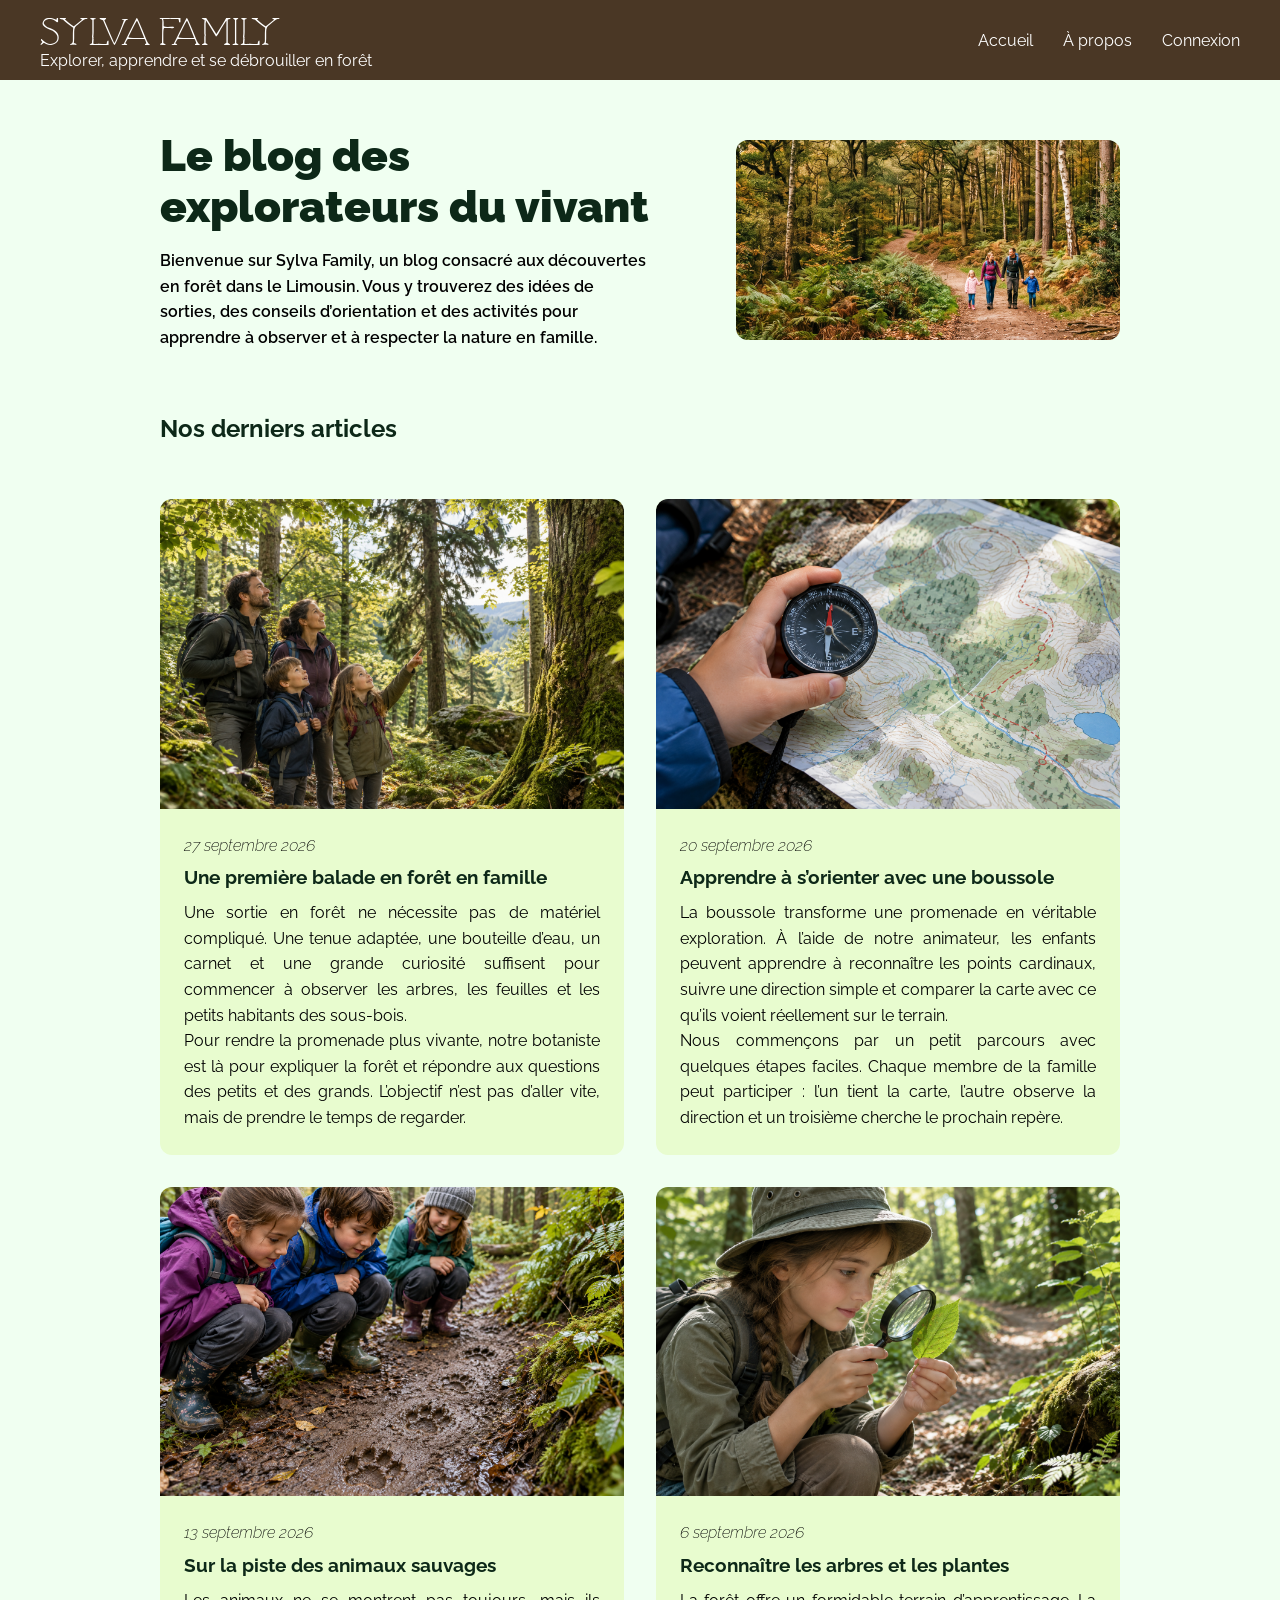
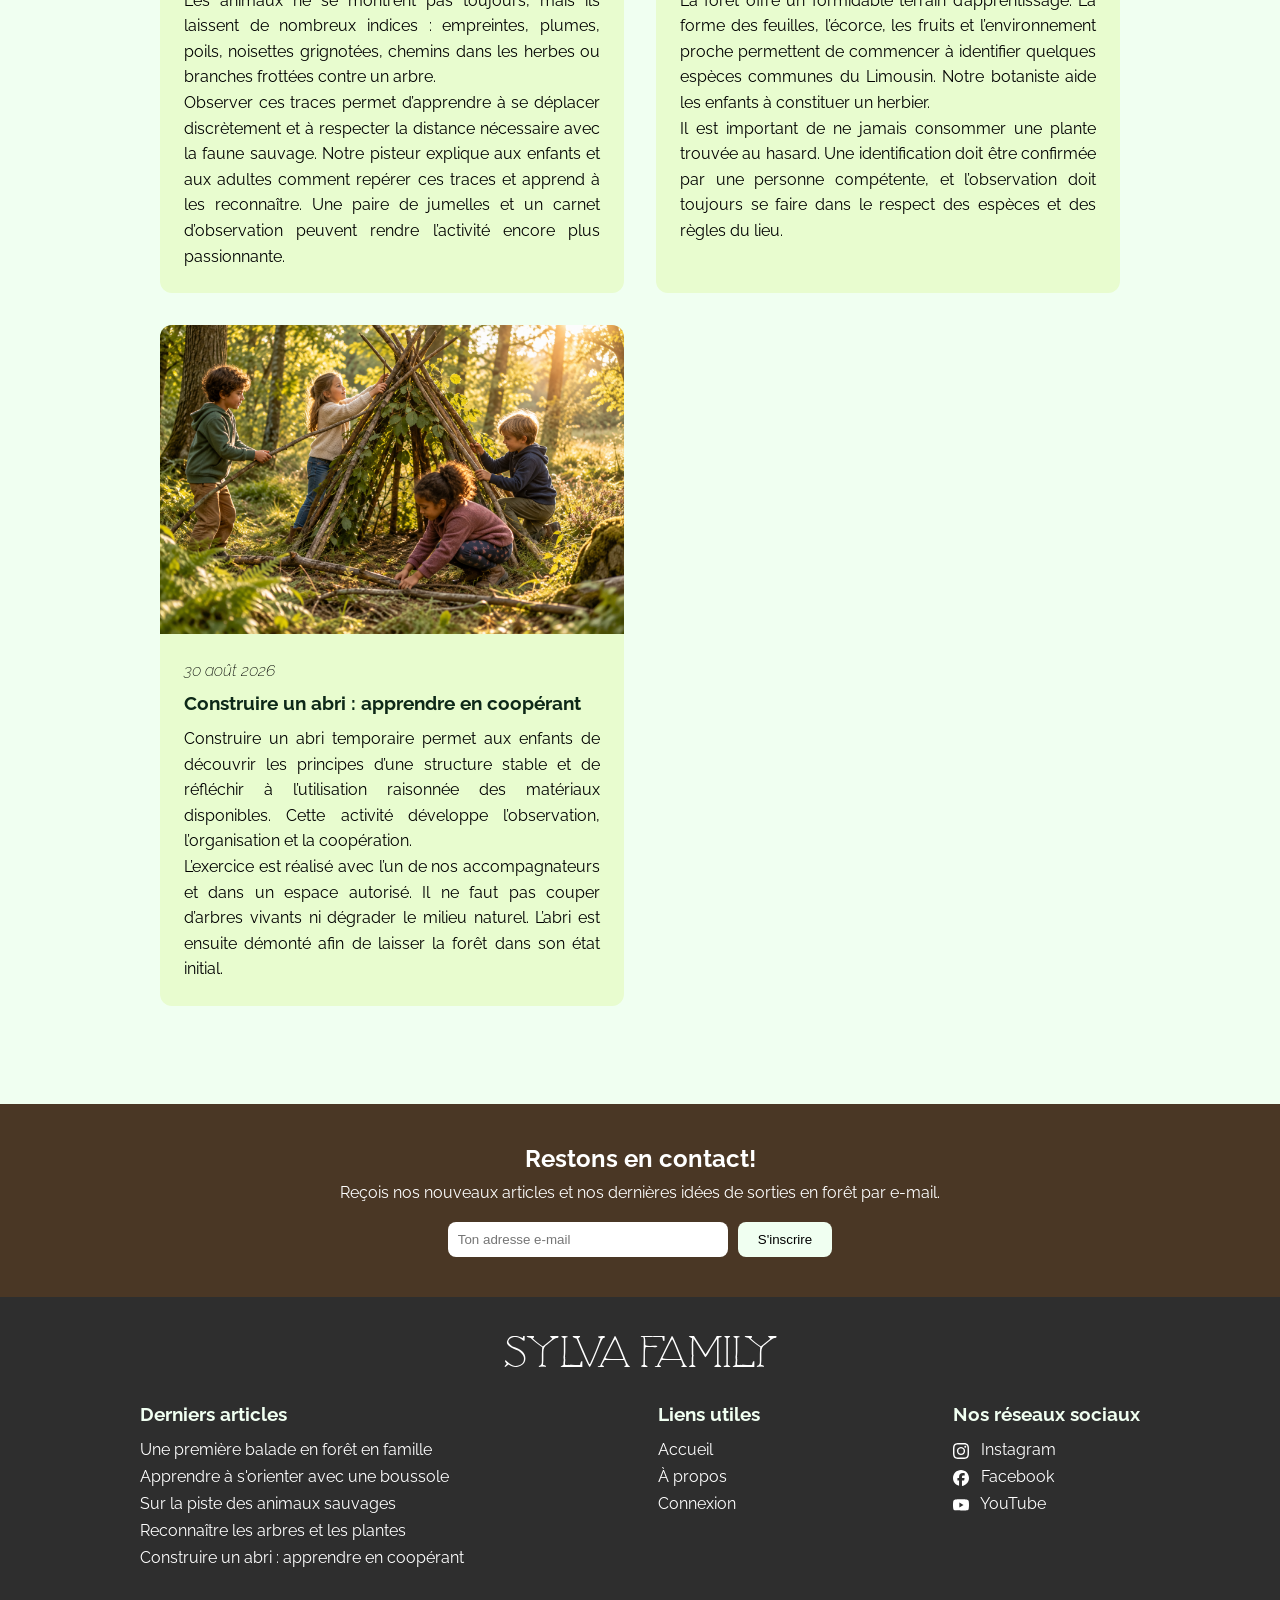
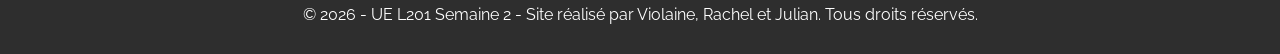
==== index.html @ acd40f70 "ajout index dans la V6" ====
<!DOCTYPE html>
<html lang="fr">
<head>
    <meta charset="UTF-8">
    <meta name="viewport" content="width=device-width, initial-scale=1.0">
    <meta name="description" content="Sylva Family : un blog consacré aux expériences en forêt, à l’orientation et à la découverte du vivant en famille dans le Limousin.">
    <title>Sylva Family — Le blog des explorateurs du vivant</title>
    <link rel="stylesheet" href="css/style.css">
    <link rel="icon" type="image/x-icon" href="img/favicon.ico">
</head>
<body>
    <header class="en-tete-du-site">
        <div class="identite-site">
            <p>
                <a class="titre-du-site" href="index.html">Sylva Family</a>
            </p>

            <p class="sous-titre-du-site">
                Explorer, apprendre et se débrouiller en forêt
            </p>
        </div>
            

            <nav aria-label="Navigation principale">
                <ul class="navigation-principale">
                    <li>
                        <a href="index.html" aria-current="page">Accueil</a>
                    </li>
                    <li>
                        <a href="about.html">À propos</a>
                    </li>
                    <li>
                        <a href="login.html">Connexion</a>
                    </li>
                </ul>
            </nav>
    </header>

    <main class="conteneur">

        <section class="introduction" aria-labelledby="titre-introduction">
            <div class="texte-introduction">
                <h1 id="titre-introduction">
                    Le blog des explorateurs du vivant
                </h1>

                <p>
                    Bienvenue sur Sylva Family, un blog consacré aux découvertes en forêt dans le Limousin.
                    Vous y trouverez des idées de sorties, des conseils d’orientation et des activités pour apprendre
                    à observer et à respecter la nature en famille.
                </p>
            </div>

            <img src="img/balade-foret.png" alt="Une famille observe les arbres dans une forêt">
        </section>

        <section class="articles" aria-labelledby="titre-articles">
            <h2 id="titre-articles" class="titre-section">Nos derniers articles</h2> <!--Ajout class="titre-section" pour un titre de section sur une autre page-->

            <article class="carte-article" id="article1">
                <img
                    src="img/foret-famille.png"
                    alt="Une famille observe les arbres dans une forêt"
                >

                <div class="contenu-article">
                    <p class="date-article">
                        <time datetime="2026-09-27">27 septembre 2026</time>
                    </p>

                    <h3>Une première balade en forêt en famille</h3> <!--Modification des titres en h3 (h2 avant modifs)-->

                    <p>
                        Une sortie en forêt ne nécessite pas de matériel compliqué.
                        Une tenue adaptée, une bouteille d’eau, un carnet et une grande curiosité
                        suffisent pour commencer à observer les arbres, les feuilles et les petits habitants
                        des sous-bois.
                    </p>

                    <p>
                        Pour rendre la promenade plus vivante, notre botaniste est là pour expliquer
                        la forêt et répondre aux questions des petits et des grands.
                        L’objectif n’est pas d’aller vite, mais de prendre le temps de regarder.
                    </p>
                </div>
            </article>

            <article class="carte-article" id="article2">
                <img
                    src="img/boussole-orientation.png"
                    alt="Une main d’enfant tient une boussole au-dessus d’une carte de randonnée"
                >

                <div class="contenu-article">
                    <p class="date-article">
                        <time datetime="2026-09-20">20 septembre 2026</time>
                    </p>

                    <h3>Apprendre à s’orienter avec une boussole</h3>

                    <p>
                        La boussole transforme une promenade en véritable exploration.
                        À l’aide de notre animateur, les enfants peuvent apprendre à reconnaître
                        les points cardinaux, suivre une direction simple et comparer la carte
                        avec ce qu’ils voient réellement sur le terrain.
                    </p>

                    <p>
                        Nous commençons par un petit parcours avec quelques étapes faciles.
                        Chaque membre de la famille peut participer : l’un tient la carte,
                        l’autre observe la direction et un troisième cherche le prochain repère.
                    </p>
                </div>
            </article>

            <article class="carte-article" id="article3">
                <img
                    src="img/traces-animaux.png"
                    alt="Des empreintes d’animal sont visibles dans la terre humide"
                >

                <div class="contenu-article">
                    <p class="date-article">
                        <time datetime="2026-09-13">13 septembre 2026</time>
                    </p>

                    <h3>Sur la piste des animaux sauvages</h3>

                    <p>
                        Les animaux ne se montrent pas toujours, mais ils laissent de nombreux indices :
                        empreintes, plumes, poils, noisettes grignotées, chemins dans les herbes
                        ou branches frottées contre un arbre.
                    </p>

                    <p>
                        Observer ces traces permet d’apprendre à se déplacer discrètement
                        et à respecter la distance nécessaire avec la faune sauvage.
                        Notre pisteur explique aux enfants et aux adultes comment repérer ces traces
                        et apprend à les reconnaître.
                        Une paire de jumelles et un carnet d’observation peuvent rendre l’activité
                        encore plus passionnante.
                    </p>
                </div>
            </article>

            <article class="carte-article" id="article4">
                <img
                    src="img/plantes-foret.png"
                    alt="Une enfant observe une feuille avec une loupe en forêt"
                >

                <div class="contenu-article">
                    <p class="date-article">
                        <time datetime="2026-09-06">6 septembre 2026</time>
                    </p>

                    <h3>Reconnaître les arbres et les plantes</h3>

                    <p>
                        La forêt offre un formidable terrain d’apprentissage.
                        La forme des feuilles, l’écorce, les fruits et l’environnement proche
                        permettent de commencer à identifier quelques espèces communes du Limousin.
                        Notre botaniste aide les enfants à constituer un herbier.
                    </p>

                    <p>
                        Il est important de ne jamais consommer une plante trouvée au hasard.
                        Une identification doit être confirmée par une personne compétente,
                        et l’observation doit toujours se faire dans le respect des espèces
                        et des règles du lieu.
                    </p>
                </div>
            </article>

            <article class="carte-article" id="article5">
                <img
                    src="img/abri-foret.png"
                    alt="Un petit abri construit avec des branches par des enfants"
                >

                <div class="contenu-article">
                    <p class="date-article">
                        <time datetime="2026-08-30">30 août 2026</time>
                    </p>

                    <h3>Construire un abri : apprendre en coopérant</h3>

                    <p>
                        Construire un abri temporaire permet aux enfants de découvrir
                        les principes d’une structure stable et de réfléchir à l’utilisation raisonnée
                        des matériaux disponibles.
                        Cette activité développe l’observation, l’organisation et la coopération.
                    </p>

                    <p>
                        L’exercice est réalisé avec l’un de nos accompagnateurs
                        et dans un espace autorisé.
                        Il ne faut pas couper d’arbres vivants ni dégrader le milieu naturel.
                        L’abri est ensuite démonté afin de laisser la forêt dans son état initial.
                    </p>
                </div>
            </article>

        </section>


    </main>
    <section class="newsletter">
        <h2>Restons en contact!</h2>
        <p>Reçois nos nouveaux articles et nos dernières idées de sorties en forêt par e-mail.</p>

        <form class="formulaire-newsletter" action="#" method="POST">
            <input type="email" name="email" placeholder="Ton adresse e-mail" aria-label="Adresse
e-mail" required>
            <button type="submit">S'inscrire</button>
        </form>
    </section>
    <footer>
         <p class="nom-site-footer">Sylva Family</p>

         <div class="colonnes-footer">

             <div class="colonne-footer">
                 <h3>Derniers articles</h3>
                 <ul>
                     <li><a href="index.html#article1">Une première balade en forêt en famille</a></li>
                     <li><a href="index.html#article2">Apprendre à s'orienter avec une boussole</a></li>
                     <li><a href="index.html#article3">Sur la piste des animaux sauvages</a></li>
                     <li><a href="index.html#article4">Reconnaître les arbres et les plantes</a></li>
                     <li><a href="index.html#article5">Construire un abri : apprendre en coopérant</a></li>
                 </ul>
             </div>

             <div class="colonne-footer">
                 <h3>Liens utiles</h3>
                 <ul>
                     <li><a href="index.html">Accueil</a></li>
                     <li><a href="about.html">À propos</a></li>
                     <li><a href="login.html">Connexion</a></li>
                 </ul>
             </div>

            <div class="colonne-footer">
                <h3>Nos réseaux sociaux</h3>
                <ul>
                    <li><a href="https://instagram.com" target="_blank"><img class="logo-social" src="img/instagram.svg" alt="Logo Instagram">
                    Instagram</a></li>
                    <li><a href="https://facebook.com" target="_blank"><img class="logo-social" src="img/facebook.svg" alt="Logo Facebook">
                    Facebook</a></li>
                    <li><a href="https://youtube.com" target="_blank"><img class="logo-social" src="img/youtube.svg" alt="Logo YouTube">
                    YouTube</a></li>
                </ul>
            </div>

         </div>

         <p class="copyright-footer">© 2026 - UE L201 Semaine 2 - Site réalisé par Violaine,
   Rachel et Julian. Tous droits réservés.</p>
    </footer>
</body>
</html>
---- css/style.css ----
@font-face {
    font-family: 'Raleway';
    src: url("../font/Raleway/Raleway-VariableFont_wght.ttf") format("truetype");
    font-weight: 100 900;
    font-style: normal;
}

@font-face {
    font-family: 'Raleway';
    src: url("../font/Raleway/Raleway-Italic-VariableFont_wght.ttf") format("truetype");
    font-weight: 100 900;
    font-style: italic;
}

@font-face{
    font-family: 'LoveNature';
    src: url("../font/love_nature/Love\ Nature.ttf") format("truetype");
    font-style: normal;
}


/* mettre à zéro les conteneurs */
*,
*::before,
*::after {
    margin: 0;
    padding: 0;
    box-sizing: border-box;
}

/* body */


body {
    background-color: #F0FFF1;
    font-family: "Raleway", Arial, sans-serif;
    text-align: justify;
    
}

/* Header */


body > header{
    background-color: #4a3725; 
    color: white;
    padding: 10px 40px; 
    display: flex;
    justify-content: space-between;
    align-items: center;

}

body > header ul {
    display: flex;
    gap: 30px;
    list-style-type: none; /* enlève le style "liste à puce" */
    margin: 0;
    padding: 0; 

}

.titre-du-site {
    font-family: 'LoveNature', system-ui; /* Font du "logo" du site */
    font-size: 28px;
    margin: 0; 
}

body > header a{
    color: white; 
    text-decoration: none; /* enlève le style par défaut des liens */
}


/* Main */


/* Accueil : pas de bloc blanc, on laisse le fond vert du body apparaître */
.conteneur {
    background-color: transparent;
}

main {
    max-width: 1000px; /*contenu de la page ne dépassera pas 1000 px de large*/
    margin: 0 auto; /*pas de marge en haut ni en bas ; marges gauches et droites se partagent l'espace restant donc centre bloc*/
    padding: 50px 20px;  /*ajout un peu de marges intérieures */
    background-color: white;
}

/* Hero : le texte d'introduction à gauche, une image à droite */
.introduction {
    display: flex;
    align-items: center; /* texte et image centrés verticalement */
    flex-wrap: wrap; /* sur petit écran, l'image passe sous le texte */
    gap: 40px;
    margin-bottom: 2rem; /* espace avant la grille d'articles */
}

.texte-introduction {
    flex: 1; /* le texte prend l'espace restant */
    min-width: 250px; /* évite une colonne de texte trop étroite */
}

.introduction img {
    width: 40%; /* l'image prend un peu moins de la moitié de la largeur */
    height: 200px; /* hauteur fixe, quelle que soit la forme de l'image */
    object-fit: cover; /* l'image remplit le cadre sans être déformée */
    border-radius: 12px; /* mêmes coins arrondis que les cartes articles */
}

#titre-introduction {
    color:#0D2818;
    font-style: normal;
    font-weight: 900;
    text-align: left;
    margin-bottom: 1rem;
    font-size: 44px;

}

.introduction p{
    text-align: left;
    line-height: 1.6;
    text-wrap: balance;
    font-style: normal;
    font-weight: 600;
}

/* Articles */

.articles {
    display: grid;
    grid-template-columns: 1fr 1fr;
    gap: 2rem;
    margin-bottom: 3rem;
}

.titre-section {
    color:#0D2818;
    margin: 2rem 0 1.5rem; /*2rem=haut ; 0=gauche+droite ; 1.5rem=bas*/
    grid-column: 1 / -1; /*Titre s'étire de la 1ère à la dernière ligne*/
}

.carte-article {
    background-color: #E8FCCF;
    border-radius: 12px;
    overflow: hidden; /*Dépassement du coin de l'image est masqué*/
}

.carte-article img {
    display: block;
    width: 100%;
    height: auto;
    object-fit: cover;
}

.contenu-article {
    padding: 1.5rem;
}

.date-article {
    font-style: italic;
    font-weight: 200;
    margin-bottom: 0.5rem;
}

.contenu-article h3 {
    color:#0D2818;
    margin-bottom: 0.75rem;
}

.contenu-article p {
    line-height: 1.6;
    text-align: left justify;
}

/* Connexion */

.connexion {
    max-width: 400px;        /* une colonne étroite */
    margin: 40px auto;       /* centrée, avec de l'air au-dessus */
    padding: 80px;
    background-color: white;
    border-radius: 12px;
}

.page-connexion {
    background-color: transparent; /* pas de bloc blanc, on laisse le vert du body apparaître */
}

.connexion input {
    display: block;          /* chaque champ passe sous son label */
    width: 100%;
    margin-bottom: 15px;
    padding: 8px;
}

.connexion button {
    width: 100%;
    padding: 10px;
    background-color: #E8FCCF; /* le vert clair des cartes articles */
    color: black;
    border: none;
    border-radius: 8px;
}

/* A propos */

     .mentions {
         max-width: 700px;
         margin: 0 auto;
         
     }

     .mentions h2 {
        margin: 2rem 0 0.75rem;  /* 32px au-dessus, 12px en dessous */
         color: #0D2818;
     }

        .mentions p {
         margin-bottom: 1rem;     /* espace entre les paragraphes */
         line-height: 1.6;
     }



/* Newsletter */

.newsletter {
    background-color: #4a3725; /* même marron que le header */
    color: white;
    text-align: center;
    padding: 40px 20px;
}

.newsletter h2 {
    margin-bottom: 10px; /* espace sous le titre */
}

.newsletter p {
    margin-bottom: 20px; /* espace sous la phrase d'accroche */
}

/* Le champ + le bouton, côte à côte et centrés */
.formulaire-newsletter {
    display: flex;
    justify-content: center;
    gap: 10px;
    flex-wrap: wrap; /* sur petit écran, le bouton passe sous le champ */
}

.formulaire-newsletter input {
    width: 280px;
    padding: 10px;
    border: none;
    border-radius: 8px; /* mêmes coins arrondis que le bouton de connexion */
}

.formulaire-newsletter button {
    padding: 10px 20px;
    background-color: #F0FFF1; 
    color: rgb(0, 0, 0);
    border: none;
    border-radius: 8px;
    cursor: pointer; /* curseur "main" au survol du bouton */
}


/* Footer */


footer {
    background-color: #2e2e2e; 
    color: white;
    text-align: center;  /* le nom du site et le copyright centrés */
    padding: 30px; 
}

footer a {
    color: white;
    text-decoration: none; /* enleve le soulignement par defaut des liens */
}

.nom-site-footer {
    font-family: 'LoveNature', system-ui;
    font-size: 32px;
    margin-bottom: 30px; /* espace entre le nom et les colonnes */
}

.colonnes-footer {
    max-width: 1000px; 
    margin: 0 auto; /* centre le bloc de colonnes dans le footer */
    display: flex; /* met les colonnes à l'horizontal */
    justify-content: space-between; /* répartit l'espace vide entre les colonnes */
    gap: 40px;
    flex-wrap: wrap; /* sur petit écran les colonnes passent à la ligne */
}

.colonne-footer{
    text-align: left;
}

.colonne-footer ul {
    list-style-type: none; /* enlève les puces */
}

.colonne-footer li {
    margin-bottom: 8px; /* espace entre les liens */
}
.colonne-footer h3 {
    margin-bottom: 15px;
    color: #F0FFF1;
}

.logo-social {
    width: 16px;
    margin-right: 8px;
    vertical-align: middle; /* aligne l'icône avec le texte */
}

.copyright-footer {
    margin-top: 30px;
}
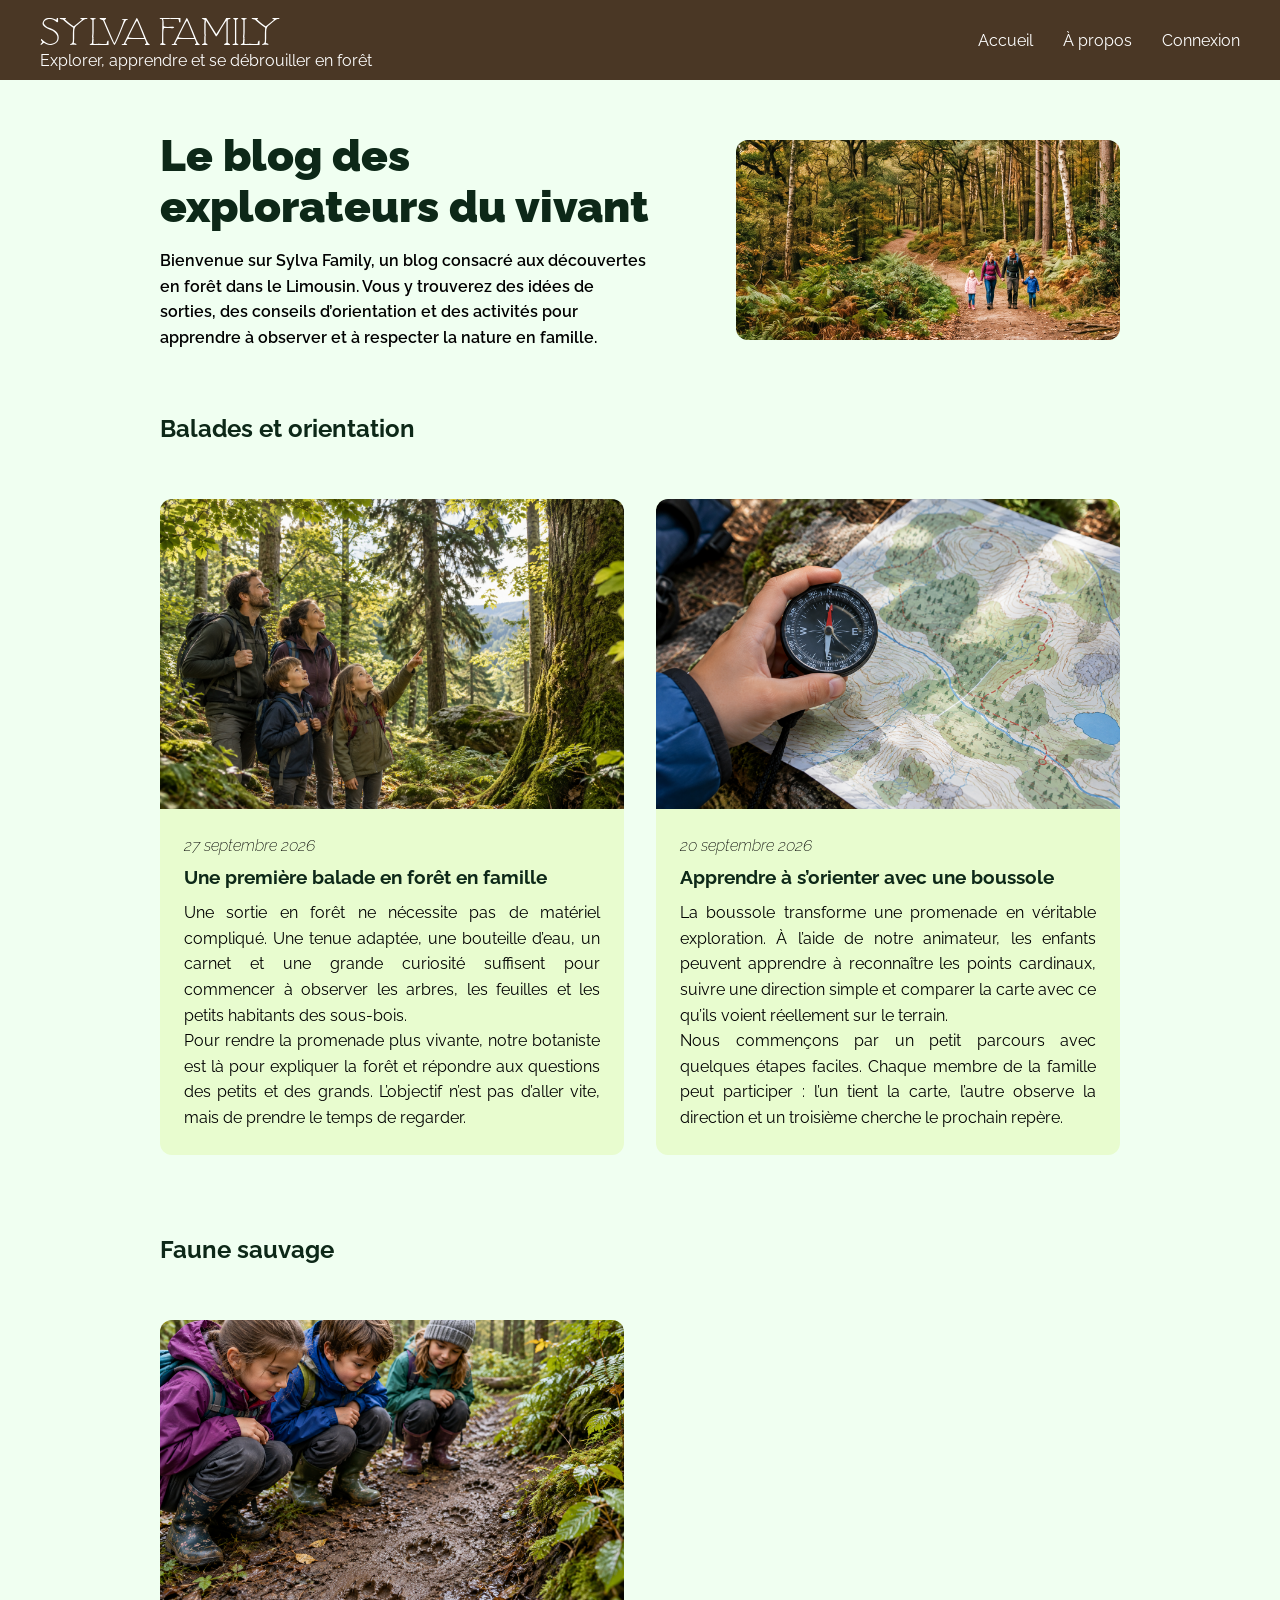
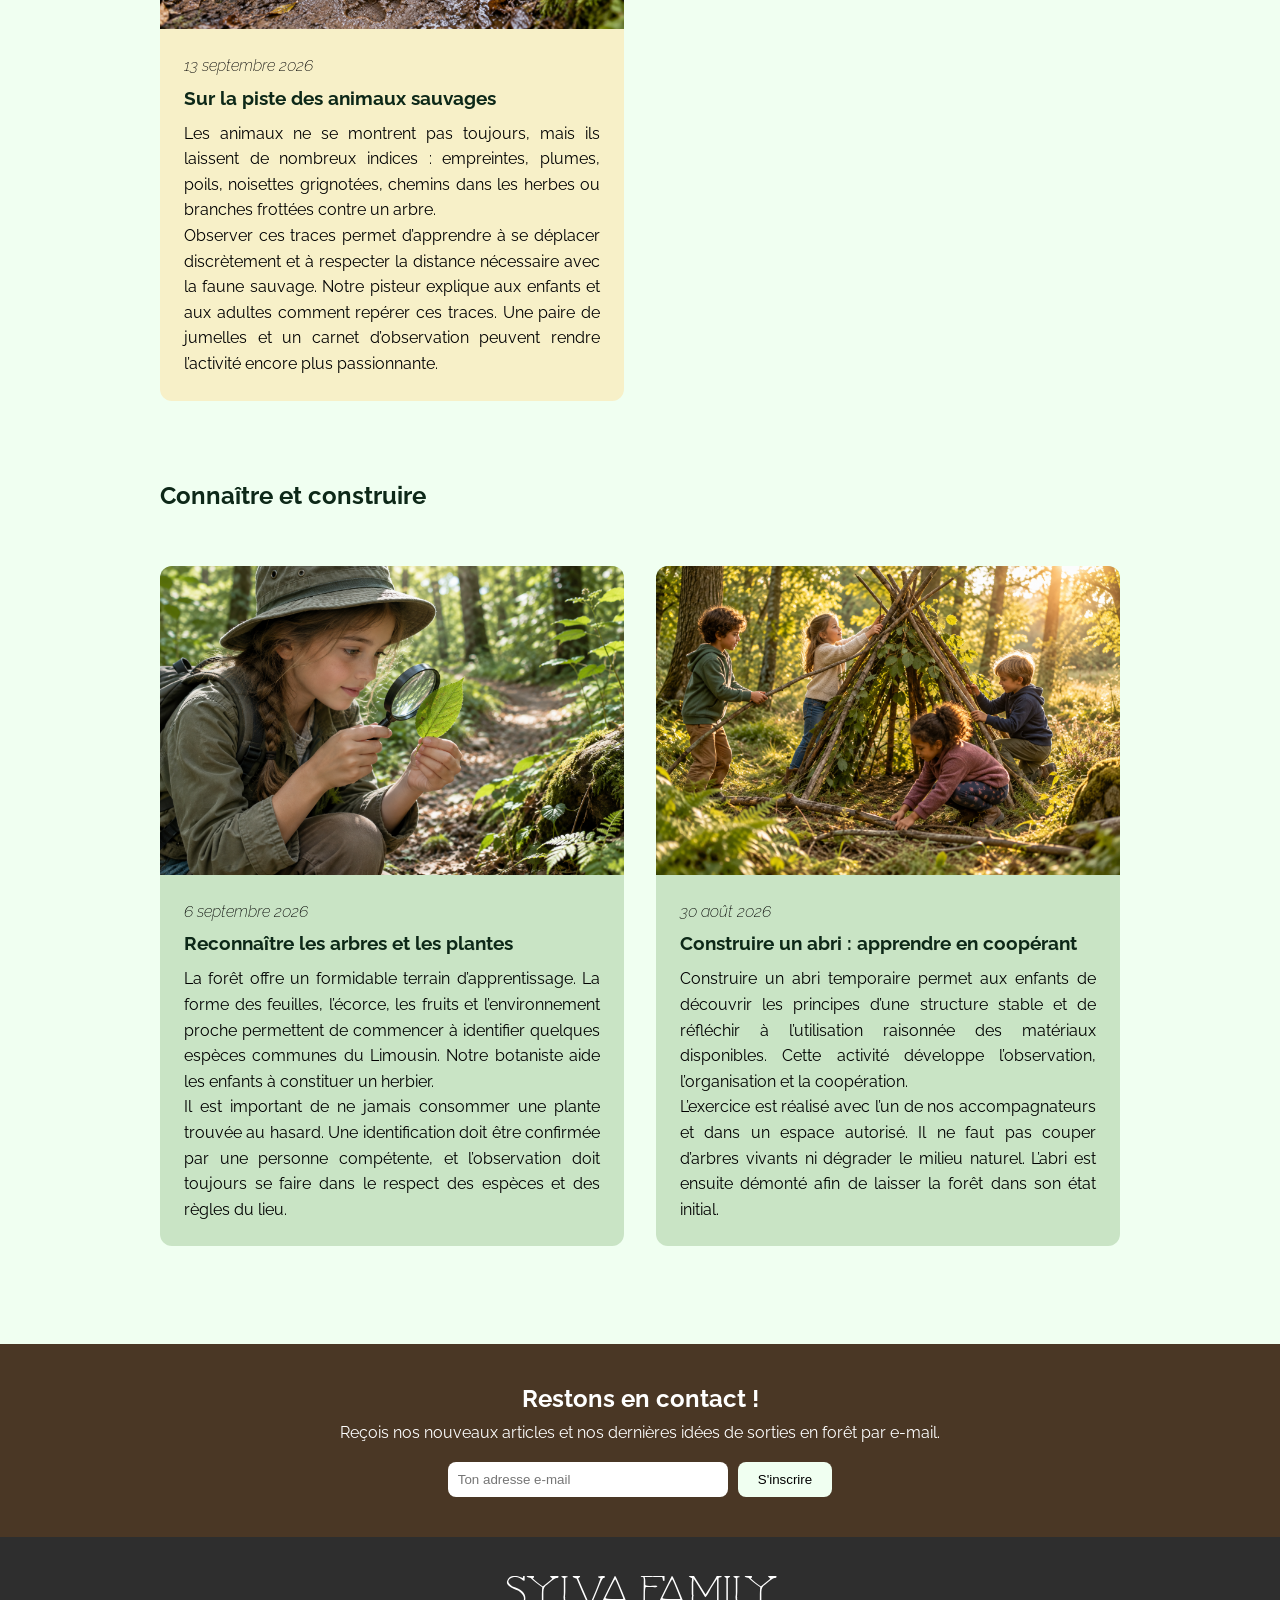
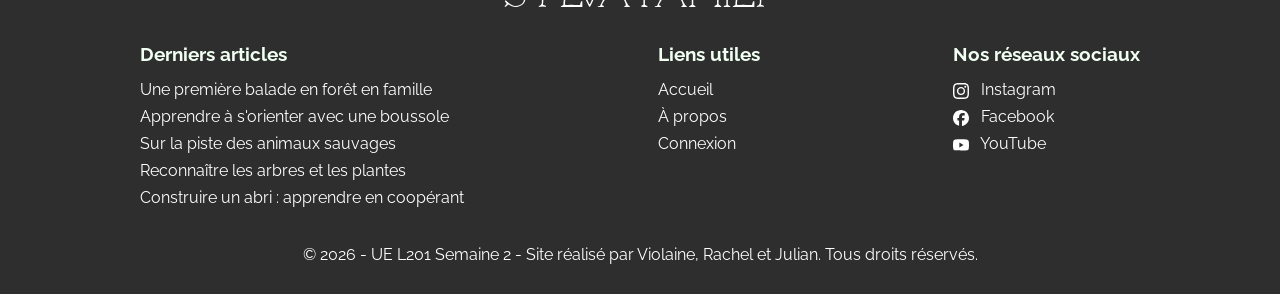
==== commit 49e6906d: "V2 (envoyé pour évaluation) Changement important sur les catégories de plusieurs couleurs sur la hom" ====
--- a/index.html
+++ b/index.html
@@ -4,7 +4,7 @@
     <meta charset="UTF-8">
     <meta name="viewport" content="width=device-width, initial-scale=1.0">
     <meta name="description" content="Sylva Family : un blog consacré aux expériences en forêt, à l’orientation et à la découverte du vivant en famille dans le Limousin.">
-    <title>Sylva Family — Le blog des explorateurs du vivant</title>
+    <title>Le blog des explorateurs du vivant - Sylva Family</title>
     <link rel="stylesheet" href="css/style.css">
     <link rel="icon" type="image/x-icon" href="img/favicon.ico">
 </head>
@@ -14,248 +14,191 @@
             <p>
                 <a class="titre-du-site" href="index.html">Sylva Family</a>
             </p>
-
-            <p class="sous-titre-du-site">
-                Explorer, apprendre et se débrouiller en forêt
-            </p>
+            <p class="sous-titre-du-site">Explorer, apprendre et se débrouiller en forêt</p>
         </div>
-            
-
-            <nav aria-label="Navigation principale">
-                <ul class="navigation-principale">
-                    <li>
-                        <a href="index.html" aria-current="page">Accueil</a>
-                    </li>
-                    <li>
-                        <a href="about.html">À propos</a>
-                    </li>
-                    <li>
-                        <a href="login.html">Connexion</a>
-                    </li>
-                </ul>
-            </nav>
+        <nav aria-label="Navigation principale">
+            <ul class="navigation-principale">
+                <li>
+                    <a href="index.html" aria-current="page">Accueil</a>
+                </li>
+                <li>
+                    <a href="about.html">À propos</a>
+                </li>
+                <li>
+                    <a href="login.html">Connexion</a>
+                </li>
+            </ul>
+        </nav>
     </header>
-
     <main class="conteneur">
-
         <section class="introduction" aria-labelledby="titre-introduction">
             <div class="texte-introduction">
                 <h1 id="titre-introduction">
                     Le blog des explorateurs du vivant
                 </h1>
-
                 <p>
-                    Bienvenue sur Sylva Family, un blog consacré aux découvertes en forêt dans le Limousin.
-                    Vous y trouverez des idées de sorties, des conseils d’orientation et des activités pour apprendre
-                    à observer et à respecter la nature en famille.
+                    Bienvenue sur Sylva Family, un blog consacré aux découvertes en forêt dans le Limousin. Vous y trouverez des idées de sorties, des conseils d’orientation et des activités pour apprendre à observer et à respecter la nature en famille.
                 </p>
             </div>
-
             <img src="img/balade-foret.png" alt="Une famille observe les arbres dans une forêt">
         </section>
-
-        <section class="articles" aria-labelledby="titre-articles">
-            <h2 id="titre-articles" class="titre-section">Nos derniers articles</h2> <!--Ajout class="titre-section" pour un titre de section sur une autre page-->
-
+        <section class="articles theme-balades" aria-labelledby="titre-articles">
+            <h2 id="titre-articles" class="titre-section">Balades et orientation</h2>
             <article class="carte-article" id="article1">
-                <img
-                    src="img/foret-famille.png"
-                    alt="Une famille observe les arbres dans une forêt"
-                >
-
+                <img src="img/foret-famille.png" alt="Une famille se promène dans la forêt">
                 <div class="contenu-article">
                     <p class="date-article">
                         <time datetime="2026-09-27">27 septembre 2026</time>
                     </p>
-
-                    <h3>Une première balade en forêt en famille</h3> <!--Modification des titres en h3 (h2 avant modifs)-->
-
-                    <p>
-                        Une sortie en forêt ne nécessite pas de matériel compliqué.
-                        Une tenue adaptée, une bouteille d’eau, un carnet et une grande curiosité
-                        suffisent pour commencer à observer les arbres, les feuilles et les petits habitants
-                        des sous-bois.
-                    </p>
-
-                    <p>
-                        Pour rendre la promenade plus vivante, notre botaniste est là pour expliquer
-                        la forêt et répondre aux questions des petits et des grands.
-                        L’objectif n’est pas d’aller vite, mais de prendre le temps de regarder.
-                    </p>
-                </div>
-            </article>
-
+                    <h3>Une première balade en forêt en famille</h3>
+                    <p>
+                        Une sortie en forêt ne nécessite pas de matériel compliqué. Une tenue adaptée, une bouteille d’eau, un carnet et une grande curiosité suffisent pour commencer à observer les arbres, les feuilles et les petits habitants des sous-bois.
+                    </p>
+                    <p>
+                        Pour rendre la promenade plus vivante, notre botaniste est là pour expliquer la forêt et répondre aux questions des petits et des grands. L’objectif n’est pas d’aller vite, mais de prendre le temps de regarder.
+                    </p>
+                </div>
+            </article>
             <article class="carte-article" id="article2">
-                <img
-                    src="img/boussole-orientation.png"
-                    alt="Une main d’enfant tient une boussole au-dessus d’une carte de randonnée"
-                >
-
+                <img src="img/boussole-orientation.png" alt="Une main d’enfant tient une boussole au-dessus d’une carte de randonnée">
                 <div class="contenu-article">
                     <p class="date-article">
                         <time datetime="2026-09-20">20 septembre 2026</time>
                     </p>
-
                     <h3>Apprendre à s’orienter avec une boussole</h3>
-
-                    <p>
-                        La boussole transforme une promenade en véritable exploration.
-                        À l’aide de notre animateur, les enfants peuvent apprendre à reconnaître
-                        les points cardinaux, suivre une direction simple et comparer la carte
-                        avec ce qu’ils voient réellement sur le terrain.
-                    </p>
-
-                    <p>
-                        Nous commençons par un petit parcours avec quelques étapes faciles.
-                        Chaque membre de la famille peut participer : l’un tient la carte,
-                        l’autre observe la direction et un troisième cherche le prochain repère.
-                    </p>
-                </div>
-            </article>
-
+                    <p>
+                        La boussole transforme une promenade en véritable exploration. À l’aide de notre animateur, les enfants peuvent apprendre à reconnaître les points cardinaux, suivre une direction simple et comparer la carte avec ce qu’ils voient réellement sur le terrain.
+                    </p>
+                    <p>
+                        Nous commençons par un petit parcours avec quelques étapes faciles. Chaque membre de la famille peut participer : l’un tient la carte, l’autre observe la direction et un troisième cherche le prochain repère.
+                    </p>
+                </div>
+            </article>
+        </section>
+        <section class="articles theme-faune" aria-labelledby="titre-faune">
+            <h2 id="titre-faune" class="titre-section">Faune sauvage</h2>
             <article class="carte-article" id="article3">
-                <img
-                    src="img/traces-animaux.png"
-                    alt="Des empreintes d’animal sont visibles dans la terre humide"
-                >
-
+                <img src="img/traces-animaux.png" alt="Des empreintes d’animaux sont visibles dans la terre humide">
                 <div class="contenu-article">
                     <p class="date-article">
                         <time datetime="2026-09-13">13 septembre 2026</time>
                     </p>
-
                     <h3>Sur la piste des animaux sauvages</h3>
-
-                    <p>
-                        Les animaux ne se montrent pas toujours, mais ils laissent de nombreux indices :
-                        empreintes, plumes, poils, noisettes grignotées, chemins dans les herbes
-                        ou branches frottées contre un arbre.
-                    </p>
-
-                    <p>
-                        Observer ces traces permet d’apprendre à se déplacer discrètement
-                        et à respecter la distance nécessaire avec la faune sauvage.
-                        Notre pisteur explique aux enfants et aux adultes comment repérer ces traces
-                        et apprend à les reconnaître.
-                        Une paire de jumelles et un carnet d’observation peuvent rendre l’activité
-                        encore plus passionnante.
-                    </p>
-                </div>
-            </article>
-
+                    <p>
+                        Les animaux ne se montrent pas toujours, mais ils laissent de nombreux indices : empreintes, plumes, poils, noisettes grignotées, chemins dans les herbes ou branches frottées contre un arbre.
+                    </p>
+                    <p>
+                        Observer ces traces permet d’apprendre à se déplacer discrètement et à respecter la distance nécessaire avec la faune sauvage. Notre pisteur explique aux enfants et aux adultes comment repérer ces traces. Une paire de jumelles et un carnet d’observation peuvent rendre l’activité encore plus passionnante.
+                    </p>
+                </div>
+            </article>
+        </section>
+        <section class="articles theme-connaitre" aria-labelledby="titre-connaitre">
+            <h2 id="titre-connaitre" class="titre-section">Connaître et construire</h2>
             <article class="carte-article" id="article4">
-                <img
-                    src="img/plantes-foret.png"
-                    alt="Une enfant observe une feuille avec une loupe en forêt"
-                >
-
+                <img src="img/plantes-foret.png" alt="Une enfant observe une feuille avec une loupe en forêt">
                 <div class="contenu-article">
                     <p class="date-article">
                         <time datetime="2026-09-06">6 septembre 2026</time>
                     </p>
-
                     <h3>Reconnaître les arbres et les plantes</h3>
-
-                    <p>
-                        La forêt offre un formidable terrain d’apprentissage.
-                        La forme des feuilles, l’écorce, les fruits et l’environnement proche
-                        permettent de commencer à identifier quelques espèces communes du Limousin.
-                        Notre botaniste aide les enfants à constituer un herbier.
-                    </p>
-
-                    <p>
-                        Il est important de ne jamais consommer une plante trouvée au hasard.
-                        Une identification doit être confirmée par une personne compétente,
-                        et l’observation doit toujours se faire dans le respect des espèces
-                        et des règles du lieu.
-                    </p>
-                </div>
-            </article>
-
+                    <p>
+                        La forêt offre un formidable terrain d’apprentissage. La forme des feuilles, l’écorce, les fruits et l’environnement proche permettent de commencer à identifier quelques espèces communes du Limousin. Notre botaniste aide les enfants à constituer un herbier.
+                    </p>
+                    <p>
+                        Il est important de ne jamais consommer une plante trouvée au hasard. Une identification doit être confirmée par une personne compétente, et l’observation doit toujours se faire dans le respect des espèces et des règles du lieu.
+                    </p>
+                </div>
+            </article>
             <article class="carte-article" id="article5">
-                <img
-                    src="img/abri-foret.png"
-                    alt="Un petit abri construit avec des branches par des enfants"
-                >
-
+                <img src="img/abri-foret.png" alt="Un petit abri construit avec des branches par des enfants">
                 <div class="contenu-article">
                     <p class="date-article">
                         <time datetime="2026-08-30">30 août 2026</time>
                     </p>
-
                     <h3>Construire un abri : apprendre en coopérant</h3>
-
-                    <p>
-                        Construire un abri temporaire permet aux enfants de découvrir
-                        les principes d’une structure stable et de réfléchir à l’utilisation raisonnée
-                        des matériaux disponibles.
-                        Cette activité développe l’observation, l’organisation et la coopération.
-                    </p>
-
-                    <p>
-                        L’exercice est réalisé avec l’un de nos accompagnateurs
-                        et dans un espace autorisé.
-                        Il ne faut pas couper d’arbres vivants ni dégrader le milieu naturel.
-                        L’abri est ensuite démonté afin de laisser la forêt dans son état initial.
-                    </p>
-                </div>
-            </article>
-
-        </section>
-
-
+                    <p>
+                        Construire un abri temporaire permet aux enfants de découvrir les principes d’une structure stable et de réfléchir à l’utilisation raisonnée des matériaux disponibles. Cette activité développe l’observation, l’organisation et la coopération.
+                    </p>
+                    <p>
+                        L’exercice est réalisé avec l’un de nos accompagnateurs et dans un espace autorisé. Il ne faut pas couper d’arbres vivants ni dégrader le milieu naturel. L’abri est ensuite démonté afin de laisser la forêt dans son état initial.
+                    </p>
+                </div>
+            </article>
+        </section>
     </main>
     <section class="newsletter">
-        <h2>Restons en contact!</h2>
+        <h2>Restons en contact !</h2>
         <p>Reçois nos nouveaux articles et nos dernières idées de sorties en forêt par e-mail.</p>
-
         <form class="formulaire-newsletter" action="#" method="POST">
-            <input type="email" name="email" placeholder="Ton adresse e-mail" aria-label="Adresse
-e-mail" required>
+            <input type="email" name="email" placeholder="Ton adresse e-mail" aria-label="Adresse e-mail" required>
             <button type="submit">S'inscrire</button>
         </form>
     </section>
     <footer>
-         <p class="nom-site-footer">Sylva Family</p>
-
-         <div class="colonnes-footer">
-
-             <div class="colonne-footer">
-                 <h3>Derniers articles</h3>
-                 <ul>
-                     <li><a href="index.html#article1">Une première balade en forêt en famille</a></li>
-                     <li><a href="index.html#article2">Apprendre à s'orienter avec une boussole</a></li>
-                     <li><a href="index.html#article3">Sur la piste des animaux sauvages</a></li>
-                     <li><a href="index.html#article4">Reconnaître les arbres et les plantes</a></li>
-                     <li><a href="index.html#article5">Construire un abri : apprendre en coopérant</a></li>
-                 </ul>
-             </div>
-
-             <div class="colonne-footer">
-                 <h3>Liens utiles</h3>
-                 <ul>
-                     <li><a href="index.html">Accueil</a></li>
-                     <li><a href="about.html">À propos</a></li>
-                     <li><a href="login.html">Connexion</a></li>
-                 </ul>
-             </div>
-
+        <p class="nom-site-footer">Sylva Family</p>
+        <div class="colonnes-footer">
+            <div class="colonne-footer">
+                <h3>Derniers articles</h3>
+                <ul>
+                    <li>
+                        <a href="index.html#article1">Une première balade en forêt en famille</a>
+                    </li>
+                    <li>
+                        <a href="index.html#article2">Apprendre à s'orienter avec une boussole</a>
+                    </li>
+                    <li>
+                        <a href="index.html#article3">Sur la piste des animaux sauvages</a>
+                    </li>
+                    <li>
+                        <a href="index.html#article4">Reconnaître les arbres et les plantes</a>
+                    </li>
+                    <li>
+                        <a href="index.html#article5">Construire un abri : apprendre en coopérant</a>
+                    </li>
+                </ul>
+            </div>
+            <div class="colonne-footer">
+                <h3>Liens utiles</h3>
+                <ul>
+                    <li>
+                        <a href="index.html">Accueil</a>
+                    </li>
+                    <li>
+                        <a href="about.html">À propos</a>
+                    </li>
+                    <li>
+                        <a href="login.html">Connexion</a>
+                    </li>
+                </ul>
+            </div>
             <div class="colonne-footer">
                 <h3>Nos réseaux sociaux</h3>
                 <ul>
-                    <li><a href="https://instagram.com" target="_blank"><img class="logo-social" src="img/instagram.svg" alt="Logo Instagram">
-                    Instagram</a></li>
-                    <li><a href="https://facebook.com" target="_blank"><img class="logo-social" src="img/facebook.svg" alt="Logo Facebook">
-                    Facebook</a></li>
-                    <li><a href="https://youtube.com" target="_blank"><img class="logo-social" src="img/youtube.svg" alt="Logo YouTube">
-                    YouTube</a></li>
+                    <li>
+                        <a href="https://instagram.com" target="_blank">
+                            <img class="logo-social" src="img/instagram.svg" alt="Logo Instagram">
+                            Instagram
+                        </a>
+                    </li>
+                    <li>
+                        <a href="https://facebook.com" target="_blank">
+                            <img class="logo-social" src="img/facebook.svg" alt="Logo Facebook">
+                            Facebook
+                        </a>
+                    </li>
+                    <li>
+                        <a href="https://youtube.com" target="_blank">
+                            <img class="logo-social" src="img/youtube.svg" alt="Logo YouTube">
+                            YouTube
+                        </a>
+                    </li>
                 </ul>
             </div>
-
-         </div>
-
-         <p class="copyright-footer">© 2026 - UE L201 Semaine 2 - Site réalisé par Violaine,
-   Rachel et Julian. Tous droits réservés.</p>
+        </div>
+        <p class="copyright-footer">
+            © 2026 - UE L201 Semaine 2 - Site réalisé par Violaine, Rachel et Julian. Tous droits réservés.
+        </p>
     </footer>
 </body>
 </html>
--- a/css/style.css
+++ b/css/style.css
@@ -1,3 +1,4 @@
+/* fonts */
 
 @font-face {
     font-family: 'Raleway';
@@ -13,14 +14,14 @@
     font-style: italic;
 }
 
-@font-face{
+@font-face {
     font-family: 'LoveNature';
     src: url("../font/love_nature/Love\ Nature.ttf") format("truetype");
     font-style: normal;
 }
 
-
 /* mettre à zéro les conteneurs */
+
 *,
 *::before,
 *::after {
@@ -31,25 +32,21 @@
 
 /* body */
 
-
 body {
     background-color: #F0FFF1;
     font-family: "Raleway", Arial, sans-serif;
     text-align: justify;
-    
 }
 
 /* Header */
 
-
-body > header{
+body > header {
     background-color: #4a3725; 
     color: white;
-    padding: 10px 40px; 
+    padding: 10px 40px;
     display: flex;
     justify-content: space-between;
     align-items: center;
-
 }
 
 body > header ul {
@@ -58,7 +55,6 @@
     list-style-type: none; /* enlève le style "liste à puce" */
     margin: 0;
     padding: 0; 
-
 }
 
 .titre-du-site {
@@ -67,14 +63,12 @@
     margin: 0; 
 }
 
-body > header a{
+body > header a {
     color: white; 
     text-decoration: none; /* enlève le style par défaut des liens */
 }
 
-
 /* Main */
-
 
 /* Accueil : pas de bloc blanc, on laisse le fond vert du body apparaître */
 .conteneur {
@@ -116,10 +110,9 @@
     text-align: left;
     margin-bottom: 1rem;
     font-size: 44px;
-
-}
-
-.introduction p{
+}
+
+.introduction p {
     text-align: left;
     line-height: 1.6;
     text-wrap: balance;
@@ -172,7 +165,18 @@
 
 .contenu-article p {
     line-height: 1.6;
-    text-align: left justify;
+}
+
+.theme-balades .carte-article {
+    background-color: #E8FCCF;
+}
+
+.theme-faune .carte-article {
+    background-color: #F7F0C8;
+}
+
+.theme-connaitre .carte-article {
+    background-color: #C9E4C5;
 }
 
 /* Connexion */
@@ -207,23 +211,20 @@
 
 /* A propos */
 
-     .mentions {
-         max-width: 700px;
-         margin: 0 auto;
-         
-     }
-
-     .mentions h2 {
-        margin: 2rem 0 0.75rem;  /* 32px au-dessus, 12px en dessous */
-         color: #0D2818;
-     }
-
-        .mentions p {
-         margin-bottom: 1rem;     /* espace entre les paragraphes */
-         line-height: 1.6;
-     }
-
-
+.mentions {
+    max-width: 700px;
+    margin: 0 auto;
+}
+
+.mentions h2 {
+    margin: 2rem 0 0.75rem;  /* 32px au-dessus, 12px en dessous */
+    color: #0D2818;
+}
+
+.mentions p {
+    margin-bottom: 1rem;     /* espace entre les paragraphes */
+    line-height: 1.6;
+}
 
 /* Newsletter */
 
@@ -260,15 +261,13 @@
 .formulaire-newsletter button {
     padding: 10px 20px;
     background-color: #F0FFF1; 
-    color: rgb(0, 0, 0);
+    color: #000000;
     border: none;
     border-radius: 8px;
     cursor: pointer; /* curseur "main" au survol du bouton */
 }
 
-
 /* Footer */
-
 
 footer {
     background-color: #2e2e2e; 
@@ -297,7 +296,7 @@
     flex-wrap: wrap; /* sur petit écran les colonnes passent à la ligne */
 }
 
-.colonne-footer{
+.colonne-footer {
     text-align: left;
 }
 
@@ -308,6 +307,7 @@
 .colonne-footer li {
     margin-bottom: 8px; /* espace entre les liens */
 }
+
 .colonne-footer h3 {
     margin-bottom: 15px;
     color: #F0FFF1;
